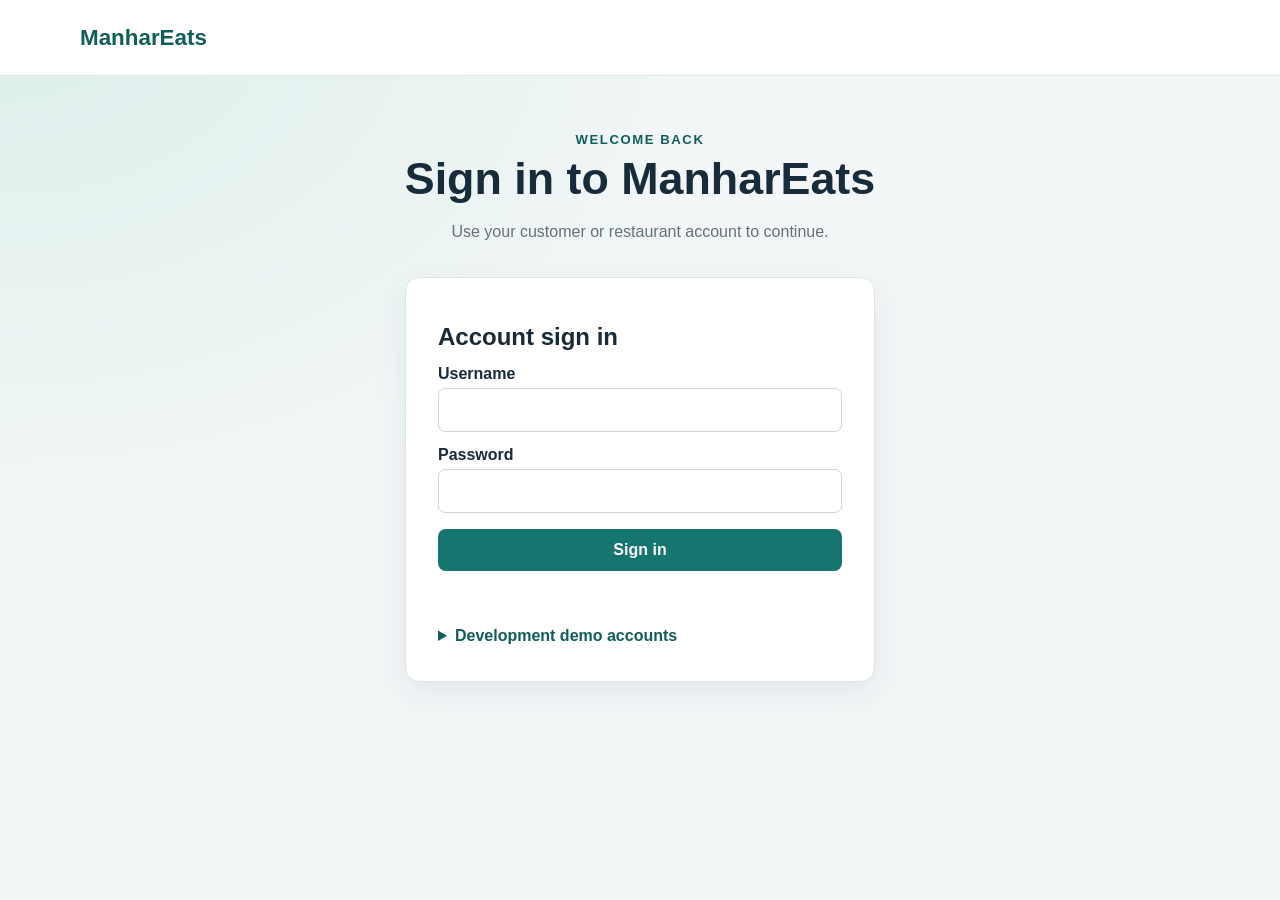
==== project-root/frontend/login.html @ 39b5d30d "updating frontend, adding customer implementation to frontend, and adding separation of roles" ====
<!DOCTYPE html>
<html lang="en">
    <head>
        <meta charset="UTF-8">
        <meta name="viewport" content="width=device-width, initial-scale=1">
        <title>Sign in | ManharEats</title>
        <link rel="stylesheet" href="style.css">
    </head>
    <body class="auth-page">
        <header class="site-header">
            <a class="brand" href="login.html">ManharEats</a>
        </header>

        <main class="auth-shell">
            <section class="auth-intro" aria-labelledby="page-title">
                <p class="eyebrow">Welcome back</p>
                <h1 id="page-title">Sign in to ManharEats</h1>
                <p>Use your customer or restaurant account to continue.</p>
            </section>

            <section class="auth-card" aria-labelledby="login-title">
                <h2 id="login-title">Account sign in</h2>

                <form id="login-form">
                    <label for="username">Username</label>
                    <input
                        id="username"
                        name="username"
                        type="text"
                        autocomplete="username"
                        required
                    >

                    <label for="password">Password</label>
                    <input
                        id="password"
                        name="password"
                        type="password"
                        autocomplete="current-password"
                        required
                    >

                    <button type="submit">Sign in</button>
                    <p id="login-status" class="login-status" role="status"></p>
                </form>

                <details class="demo-accounts">
                    <summary>Development demo accounts</summary>
                    <p><strong>Customer:</strong> Use your customer username and password.</p>
                    <p><strong>Admin:</strong> username: admin, password: admin.</p>
                    <p><strong>Restaurant:</strong> Use the exact restaurant name as both the username and password.</p>
                </details>
            </section>
        </main>

        <script>
            document
                .getElementById("login-form")
                .addEventListener("submit", async (event) => {
                    event.preventDefault();

                    const username = document
                        .getElementById("username")
                        .value
                        .trim();
                    const password = document.getElementById("password").value;
                    const status = document.getElementById("login-status");
                    const submitButton = event.currentTarget.querySelector(
                        "button[type='submit']"
                    );

                    status.textContent = "Checking account...";
                    submitButton.disabled = true;

                    try {
                        let session = null;

                        if (username !== "admin") {
                            const customerResponse = await fetch(
                                "http://127.0.0.1:8000/customer/login",
                                {
                                    method: "POST",
                                    headers: {
                                        "Content-Type": "application/json"
                                    },
                                    body: JSON.stringify({ username, password })
                                }
                            );

                            if (customerResponse.ok) {
                                session = await customerResponse.json();
                            } else if (customerResponse.status !== 401) {
                                throw new Error(
                                    `Could not check customer account (HTTP ${customerResponse.status}).`
                                );
                            }
                        }

                        if (!session && username === "admin" && password === "admin") {
                            session = { username, role: "admin" };
                        }

                        if (!session) {
                            const response = await fetch(
                                "http://127.0.0.1:8000/restaurants/"
                            );

                            if (!response.ok) {
                                throw new Error(
                                    `Could not load restaurant accounts (HTTP ${response.status}).`
                                );
                            }

                            const restaurants = await response.json();
                            const restaurant = restaurants.find(
                                entry =>
                                    entry.Name === username &&
                                    entry.Name === password
                            );

                            if (restaurant) {
                                session = {
                                    username,
                                    role: "restaurant",
                                    restaurantId: restaurant.id,
                                    restaurantName: restaurant.Name
                                };
                            }
                        }

                        if (!session) {
                            status.textContent = "Incorrect username or password.";
                            return;
                        }

                        sessionStorage.setItem(
                            "manharEatsSession",
                            JSON.stringify(session)
                        );
                        window.location.replace("index.html");
                    } catch (error) {
                        console.error("Sign-in failed:", error);
                        status.textContent = error.message;
                    } finally {
                        submitButton.disabled = false;
                    }
                });
        </script>
    </body>
</html>
---- project-root/frontend/style.css ----
:root {
    color-scheme: light;
    font-family: "Segoe UI", Arial, sans-serif;
    color: #172b3a;
    background: #f3f6f7;
    font-synthesis: none;
    text-rendering: optimizeLegibility;
    --brand: #15766f;
    --brand-dark: #105e59;
    --border: #dce5e7;
    --muted: #62727d;
}

* {
    box-sizing: border-box;
}

body {
    min-width: 320px;
    min-height: 100vh;
    margin: 0;
    background: #f3f6f7;
}

button,
input,
select,
textarea {
    font: inherit;
}

button,
.header-link {
    border: 0;
    border-radius: 8px;
    background: var(--brand);
    color: #fff;
    font-weight: 650;
    padding: 0.75rem 1rem;
    text-decoration: none;
}

button {
    cursor: pointer;
}

button:hover:not(:disabled),
.header-link:hover {
    background: var(--brand-dark);
}

button:disabled {
    cursor: not-allowed;
    opacity: 0.62;
}

[hidden] {
    display: none !important;
}

.site-header {
    min-height: 76px;
    display: flex;
    align-items: center;
    justify-content: space-between;
    gap: 1rem;
    padding: 1rem max(1.25rem, calc((100% - 1120px) / 2));
    background: #fff;
    border-bottom: 1px solid var(--border);
}

.site-header h1 {
    margin: 0;
    font-size: 1.45rem;
}

.account-controls {
    display: flex;
    align-items: center;
    gap: 0.75rem;
}

#account-role {
    color: var(--muted);
}

#logout-button {
    padding: 0.55rem 0.8rem;
}

.brand {
    color: var(--brand-dark);
    font-size: 1.4rem;
    font-weight: 750;
    text-decoration: none;
}

main {
    width: min(1120px, calc(100% - 2rem));
    margin: 2rem auto;
}

main > section {
    margin-bottom: 1rem;
    padding: 1.25rem;
    background: #fff;
    border: 1px solid var(--border);
    border-radius: 12px;
    box-shadow: 0 5px 18px rgb(23 43 58 / 5%);
}

#restaurant-app > section {
    margin-bottom: 1rem;
    padding: 1.25rem;
    border: 1px solid var(--border);
    border-radius: 12px;
    background: #fff;
    box-shadow: 0 5px 18px rgb(23 43 58 / 5%);
}

input,
select,
textarea {
    width: 100%;
    min-height: 44px;
    padding: 0.65rem 0.75rem;
    border: 1px solid #cbd7da;
    border-radius: 7px;
    background: #fff;
    color: inherit;
}

textarea {
    min-height: 90px;
    resize: vertical;
}

label {
    display: block;
    margin: 0.85rem 0 0.35rem;
    font-weight: 600;
}

form button {
    margin-top: 1rem;
}

#restaurant-list {
    display: grid;
    grid-template-columns: repeat(auto-fit, minmax(210px, 1fr));
    gap: 0.9rem;
    margin-top: 1rem;
}

.restaurant-card {
    padding: 1rem;
    border: 1px solid var(--border);
    border-radius: 9px;
    background: #fff;
}

.restaurant-card button {
    margin-top: 0.4rem;
}

#restaurant-details > button {
    margin: 0.5rem 0;
}

.auth-page {
    background:
        radial-gradient(ellipse at top left, #dcefeb 0, transparent 42%),
        #f3f6f7;
}

.auth-shell {
    width: min(960px, calc(100% - 2rem));
    margin: 3.5rem auto;
}

.auth-intro {
    max-width: 640px;
    margin: 0 auto 2rem;
    text-align: center;
}

.auth-shell > .auth-intro {
    padding: 0;
    border: 0;
    background: transparent;
    box-shadow: none;
}

.eyebrow {
    margin: 0 0 0.4rem;
    color: var(--brand-dark);
    font-size: 0.82rem;
    font-weight: 750;
    letter-spacing: 0.12em;
    text-transform: uppercase;
}

.auth-intro h1 {
    margin: 0;
    font-size: clamp(2rem, 5vw, 2.8rem);
}

.auth-intro > p:last-child,
.auth-description {
    color: var(--muted);
    line-height: 1.55;
}

.auth-card {
    padding: clamp(1.25rem, 4vw, 2rem);
    border: 1px solid var(--border);
    border-radius: 14px;
    background: #fff;
    box-shadow: 0 12px 32px rgb(23 43 58 / 7%);
}

.auth-shell > .auth-card {
    max-width: 470px;
    margin-inline: auto;
}

.auth-card h2 {
    margin: 0.8rem 0 0;
}

.auth-card button {
    width: 100%;
}

.login-status {
    min-height: 1.3rem;
    color: #a52c2c;
}

.demo-accounts {
    margin-top: 1rem;
    color: var(--muted);
    line-height: 1.55;
}

.demo-accounts summary {
    color: var(--brand-dark);
    cursor: pointer;
    font-weight: 650;
}

.future-note {
    color: var(--muted);
}

.auth-notice {
    margin: 1.2rem 0 0;
    padding: 0.9rem 1rem;
    border: 1px solid #e8d6a8;
    border-radius: 9px;
    background: #fff8e6;
    color: #664f1c;
    font-size: 0.92rem;
    line-height: 1.5;
}

@media (max-width: 680px) {
    .auth-shell {
        margin-top: 2rem;
    }

    .site-header {
        padding-inline: 1rem;
    }

    .account-controls {
        flex-wrap: wrap;
        justify-content: flex-end;
    }
}
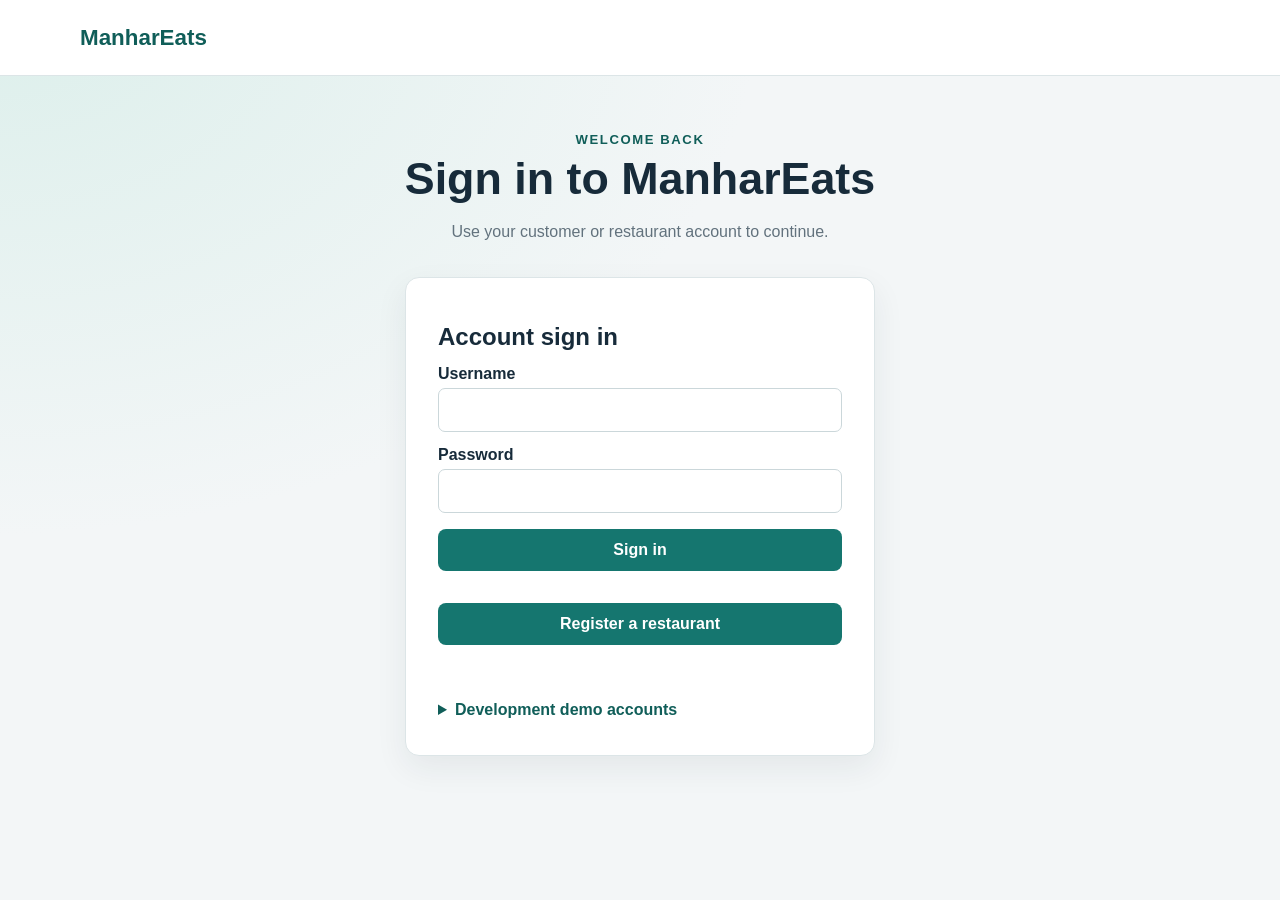
==== commit 0ecc550b: "Completed US #127 and US #126" ====
--- a/project-root/frontend/login.html
+++ b/project-root/frontend/login.html
@@ -41,19 +41,143 @@
                     >
 
                     <button type="submit">Sign in</button>
-                    <p id="login-status" class="login-status" role="status"></p>
+                    <p>
+                        <button id="show-registration" type="button">
+                            Register a restaurant
+                        </button>
+                    </p>
                 </form>
+
+                <form id="owner-register-form" hidden>
+                    <h2>Restaurant owner registration</h2>
+                    <label for="owner-first-name">First name</label>
+                    <input id="owner-first-name" name="firstName" required maxlength="100">
+
+                    <label for="owner-last-name">Last name</label>
+                    <input id="owner-last-name" name="lastName" required maxlength="100">
+
+                    <label for="owner-address">Owner address</label>
+                    <input id="owner-address" name="Address" required maxlength="100">
+
+                    <label for="owner-email">Email</label>
+                    <input id="owner-email" name="emailAddress" type="email" required maxlength="100">
+
+                    <label for="owner-phone">Phone number</label>
+                    <input id="owner-phone" name="phoneNumber" type="tel" required maxlength="100">
+
+                    <label for="owner-username">Username</label>
+                    <input id="owner-username" name="username" required minlength="3" maxlength="100" autocomplete="username">
+
+                    <label for="owner-password">Password</label>
+                    <input id="owner-password" name="password" type="password" required minlength="8" maxlength="100" autocomplete="new-password">
+
+                    <h3>Restaurant information</h3>
+                    <label for="restaurant-name">Restaurant name</label>
+                    <input id="restaurant-name" name="restaurantName" required maxlength="100">
+
+                    <label for="restaurant-cuisine">Cuisine</label>
+                    <input id="restaurant-cuisine" name="cuisine" required maxlength="100">
+
+                    <label for="restaurant-address">Restaurant address</label>
+                    <input id="restaurant-address" name="restaurantAddress" required maxlength="100">
+
+                    <label for="restaurant-hours">Business hours</label>
+                    <input id="restaurant-hours" name="hours" required maxlength="100">
+
+                    <button type="submit">Create owner account</button>
+                    <p>
+                        <button id="show-login" type="button">Back to sign in</button>
+                    </p>
+                </form>
+                <p id="login-status" class="login-status" role="status"></p>
 
                 <details class="demo-accounts">
                     <summary>Development demo accounts</summary>
                     <p><strong>Customer:</strong> Use your customer username and password.</p>
                     <p><strong>Admin:</strong> username: admin, password: admin.</p>
-                    <p><strong>Restaurant:</strong> Use the exact restaurant name as both the username and password.</p>
+                    <p><strong>Restaurant owner:</strong> Use the account username and password stored with the owner record.</p>
                 </details>
             </section>
         </main>
 
         <script>
+            const loginForm = document.getElementById("login-form");
+            const registrationForm = document.getElementById("owner-register-form");
+            const status = document.getElementById("login-status");
+
+            document
+                .getElementById("show-registration")
+                .addEventListener("click", () => {
+                    loginForm.hidden = true;
+                    registrationForm.hidden = false;
+                    status.textContent = "";
+                });
+
+            document
+                .getElementById("show-login")
+                .addEventListener("click", () => {
+                    registrationForm.hidden = true;
+                    loginForm.hidden = false;
+                    status.textContent = "";
+                });
+
+            registrationForm.addEventListener("submit", async (event) => {
+                event.preventDefault();
+                const form = new FormData(registrationForm);
+                const submitButton = registrationForm.querySelector(
+                    "button[type='submit']"
+                );
+                const registration = {
+                    firstName: form.get("firstName").trim(),
+                    lastName: form.get("lastName").trim(),
+                    Address: form.get("Address").trim(),
+                    emailAddress: form.get("emailAddress").trim(),
+                    phoneNumber: form.get("phoneNumber").trim(),
+                    username: form.get("username").trim(),
+                    password: form.get("password"),
+                    restaurant: {
+                        Name: form.get("restaurantName").trim(),
+                        Cuisine: form.get("cuisine").trim(),
+                        Address: form.get("restaurantAddress").trim(),
+                        Hours: form.get("hours").trim(),
+                        Photos: [],
+                        menu: []
+                    }
+                };
+                submitButton.disabled = true;
+                status.textContent = "Creating account...";
+
+                try {
+                    const response = await fetch(
+                        "http://127.0.0.1:8000/restaurant-owners/register",
+                        {
+                            method: "POST",
+                            headers: { "Content-Type": "application/json" },
+                            body: JSON.stringify(registration)
+                        }
+                    );
+                    const result = await response.json();
+                    if (!response.ok) {
+                        const detail = result.detail;
+                        throw new Error(
+                            Array.isArray(detail)
+                                ? detail.map(issue => issue.msg).join(", ")
+                                : detail || "Could not create account."
+                        );
+                    }
+                    document.getElementById("username").value = registration.username;
+                    registrationForm.reset();
+                    registrationForm.hidden = true;
+                    loginForm.hidden = false;
+                    status.textContent = "Account created. Sign in to continue.";
+                } catch (error) {
+                    console.error("Registration failed:", error);
+                    status.textContent = error.message;
+                } finally {
+                    submitButton.disabled = false;
+                }
+            });
+
             document
                 .getElementById("login-form")
                 .addEventListener("submit", async (event) => {
@@ -64,7 +188,6 @@
                         .value
                         .trim();
                     const password = document.getElementById("password").value;
-                    const status = document.getElementById("login-status");
                     const submitButton = event.currentTarget.querySelector(
                         "button[type='submit']"
                     );
@@ -96,36 +219,29 @@
                             }
                         }
 
+                        if (!session && username !== "admin") {
+                            const ownerResponse = await fetch(
+                                "http://127.0.0.1:8000/restaurant-owners/login",
+                                {
+                                    method: "POST",
+                                    headers: {
+                                        "Content-Type": "application/json"
+                                    },
+                                    body: JSON.stringify({ username, password })
+                                }
+                            );
+
+                            if (ownerResponse.ok) {
+                                session = await ownerResponse.json();
+                            } else if (ownerResponse.status !== 401) {
+                                throw new Error(
+                                    `Could not check restaurant owner account (HTTP ${ownerResponse.status}).`
+                                );
+                            }
+                        }
+
                         if (!session && username === "admin" && password === "admin") {
                             session = { username, role: "admin" };
-                        }
-
-                        if (!session) {
-                            const response = await fetch(
-                                "http://127.0.0.1:8000/restaurants/"
-                            );
-
-                            if (!response.ok) {
-                                throw new Error(
-                                    `Could not load restaurant accounts (HTTP ${response.status}).`
-                                );
-                            }
-
-                            const restaurants = await response.json();
-                            const restaurant = restaurants.find(
-                                entry =>
-                                    entry.Name === username &&
-                                    entry.Name === password
-                            );
-
-                            if (restaurant) {
-                                session = {
-                                    username,
-                                    role: "restaurant",
-                                    restaurantId: restaurant.id,
-                                    restaurantName: restaurant.Name
-                                };
-                            }
                         }
 
                         if (!session) {
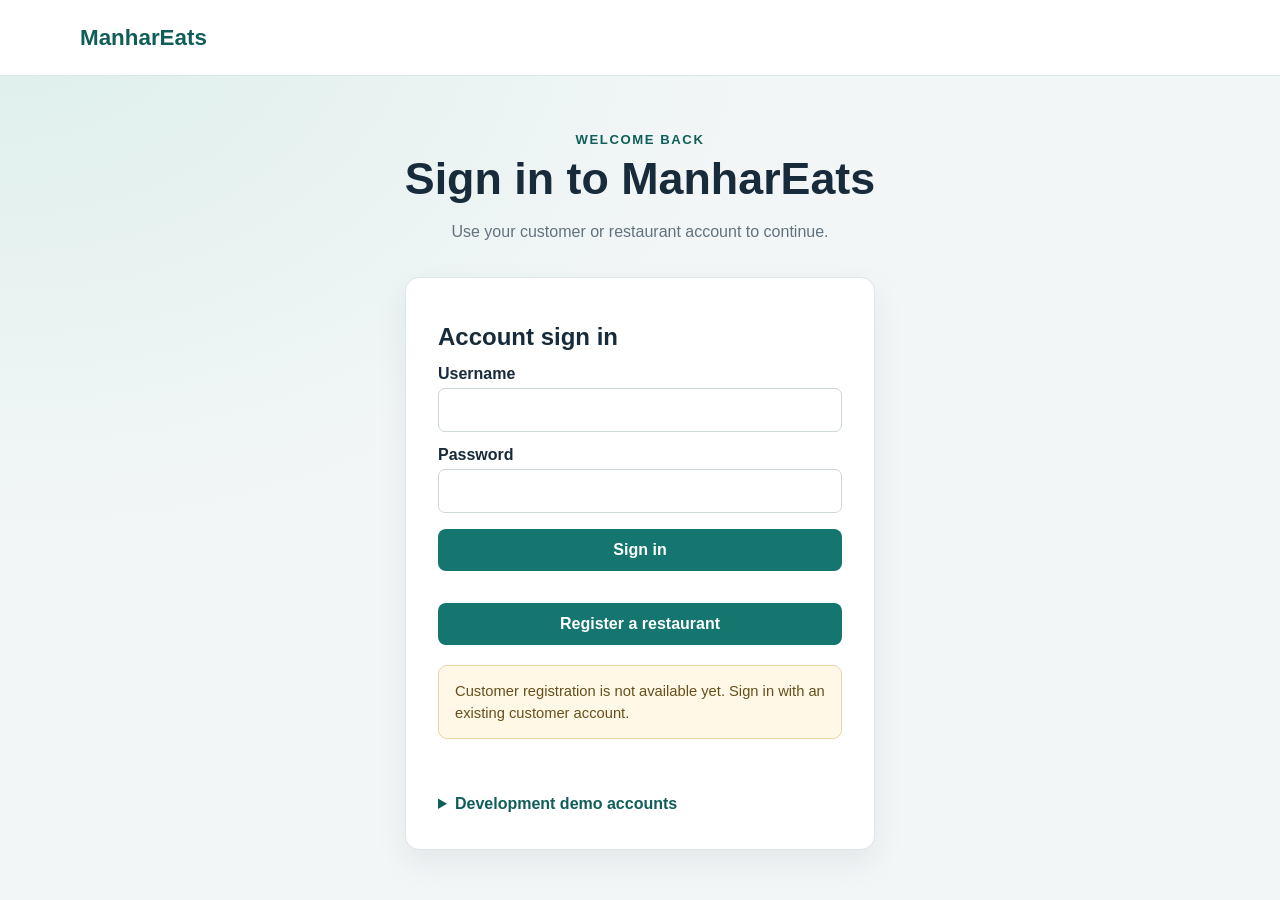
==== commit 7be54547: "split the frontend into modular peices for legibility and maintainablity. adds checkout and customer" ====
--- a/project-root/frontend/login.html
+++ b/project-root/frontend/login.html
@@ -45,6 +45,9 @@
                         <button id="show-registration" type="button">
                             Register a restaurant
                         </button>
+                    </p>
+                    <p class="auth-notice">
+                        Customer registration is not available yet. Sign in with an existing customer account.
                     </p>
                 </form>
 
@@ -100,167 +103,6 @@
             </section>
         </main>
 
-        <script>
-            const loginForm = document.getElementById("login-form");
-            const registrationForm = document.getElementById("owner-register-form");
-            const status = document.getElementById("login-status");
-
-            document
-                .getElementById("show-registration")
-                .addEventListener("click", () => {
-                    loginForm.hidden = true;
-                    registrationForm.hidden = false;
-                    status.textContent = "";
-                });
-
-            document
-                .getElementById("show-login")
-                .addEventListener("click", () => {
-                    registrationForm.hidden = true;
-                    loginForm.hidden = false;
-                    status.textContent = "";
-                });
-
-            registrationForm.addEventListener("submit", async (event) => {
-                event.preventDefault();
-                const form = new FormData(registrationForm);
-                const submitButton = registrationForm.querySelector(
-                    "button[type='submit']"
-                );
-                const registration = {
-                    firstName: form.get("firstName").trim(),
-                    lastName: form.get("lastName").trim(),
-                    Address: form.get("Address").trim(),
-                    emailAddress: form.get("emailAddress").trim(),
-                    phoneNumber: form.get("phoneNumber").trim(),
-                    username: form.get("username").trim(),
-                    password: form.get("password"),
-                    restaurant: {
-                        Name: form.get("restaurantName").trim(),
-                        Cuisine: form.get("cuisine").trim(),
-                        Address: form.get("restaurantAddress").trim(),
-                        Hours: form.get("hours").trim(),
-                        Photos: [],
-                        menu: []
-                    }
-                };
-                submitButton.disabled = true;
-                status.textContent = "Creating account...";
-
-                try {
-                    const response = await fetch(
-                        "http://127.0.0.1:8000/restaurant-owners/register",
-                        {
-                            method: "POST",
-                            headers: { "Content-Type": "application/json" },
-                            body: JSON.stringify(registration)
-                        }
-                    );
-                    const result = await response.json();
-                    if (!response.ok) {
-                        const detail = result.detail;
-                        throw new Error(
-                            Array.isArray(detail)
-                                ? detail.map(issue => issue.msg).join(", ")
-                                : detail || "Could not create account."
-                        );
-                    }
-                    document.getElementById("username").value = registration.username;
-                    registrationForm.reset();
-                    registrationForm.hidden = true;
-                    loginForm.hidden = false;
-                    status.textContent = "Account created. Sign in to continue.";
-                } catch (error) {
-                    console.error("Registration failed:", error);
-                    status.textContent = error.message;
-                } finally {
-                    submitButton.disabled = false;
-                }
-            });
-
-            document
-                .getElementById("login-form")
-                .addEventListener("submit", async (event) => {
-                    event.preventDefault();
-
-                    const username = document
-                        .getElementById("username")
-                        .value
-                        .trim();
-                    const password = document.getElementById("password").value;
-                    const submitButton = event.currentTarget.querySelector(
-                        "button[type='submit']"
-                    );
-
-                    status.textContent = "Checking account...";
-                    submitButton.disabled = true;
-
-                    try {
-                        let session = null;
-
-                        if (username !== "admin") {
-                            const customerResponse = await fetch(
-                                "http://127.0.0.1:8000/customer/login",
-                                {
-                                    method: "POST",
-                                    headers: {
-                                        "Content-Type": "application/json"
-                                    },
-                                    body: JSON.stringify({ username, password })
-                                }
-                            );
-
-                            if (customerResponse.ok) {
-                                session = await customerResponse.json();
-                            } else if (customerResponse.status !== 401) {
-                                throw new Error(
-                                    `Could not check customer account (HTTP ${customerResponse.status}).`
-                                );
-                            }
-                        }
-
-                        if (!session && username !== "admin") {
-                            const ownerResponse = await fetch(
-                                "http://127.0.0.1:8000/restaurant-owners/login",
-                                {
-                                    method: "POST",
-                                    headers: {
-                                        "Content-Type": "application/json"
-                                    },
-                                    body: JSON.stringify({ username, password })
-                                }
-                            );
-
-                            if (ownerResponse.ok) {
-                                session = await ownerResponse.json();
-                            } else if (ownerResponse.status !== 401) {
-                                throw new Error(
-                                    `Could not check restaurant owner account (HTTP ${ownerResponse.status}).`
-                                );
-                            }
-                        }
-
-                        if (!session && username === "admin" && password === "admin") {
-                            session = { username, role: "admin" };
-                        }
-
-                        if (!session) {
-                            status.textContent = "Incorrect username or password.";
-                            return;
-                        }
-
-                        sessionStorage.setItem(
-                            "manharEatsSession",
-                            JSON.stringify(session)
-                        );
-                        window.location.replace("index.html");
-                    } catch (error) {
-                        console.error("Sign-in failed:", error);
-                        status.textContent = error.message;
-                    } finally {
-                        submitButton.disabled = false;
-                    }
-                });
-        </script>
+        <script type="module" src="js/login.js"></script>
     </body>
 </html>
--- a/project-root/frontend/style.css
+++ b/project-root/frontend/style.css
@@ -253,6 +253,62 @@
     color: var(--muted);
 }
 
+#customer-app section {
+    margin-top: 1.25rem;
+    padding-top: 0.25rem;
+    border-top: 1px solid var(--border);
+}
+
+#customer-app section h3 {
+    margin-bottom: 0.35rem;
+}
+
+.cart-line,
+.menu-item-row {
+    display: flex;
+    flex-wrap: wrap;
+    align-items: center;
+    gap: 0.55rem;
+    margin: 0.65rem 0;
+}
+
+.cart-line {
+    padding-bottom: 0.65rem;
+    border-bottom: 1px solid var(--border);
+}
+
+.cart-line .line-name,
+.menu-item-row h5 {
+    flex: 1 1 10rem;
+    margin: 0;
+}
+
+.cart-line input[type="number"] {
+    width: 5rem;
+    min-height: 40px;
+}
+
+.cart-line button,
+.menu-item-row button {
+    width: auto;
+}
+
+#cart-total {
+    font-weight: 700;
+}
+
+.order-card {
+    margin-top: 0.75rem;
+    padding: 0.75rem 0.9rem;
+    border: 1px solid var(--border);
+    border-radius: 9px;
+}
+
+.order-card h4,
+.order-card p {
+    margin: 0.25rem 0;
+}
+
 .auth-notice {
     margin: 1.2rem 0 0;
     padding: 0.9rem 1rem;
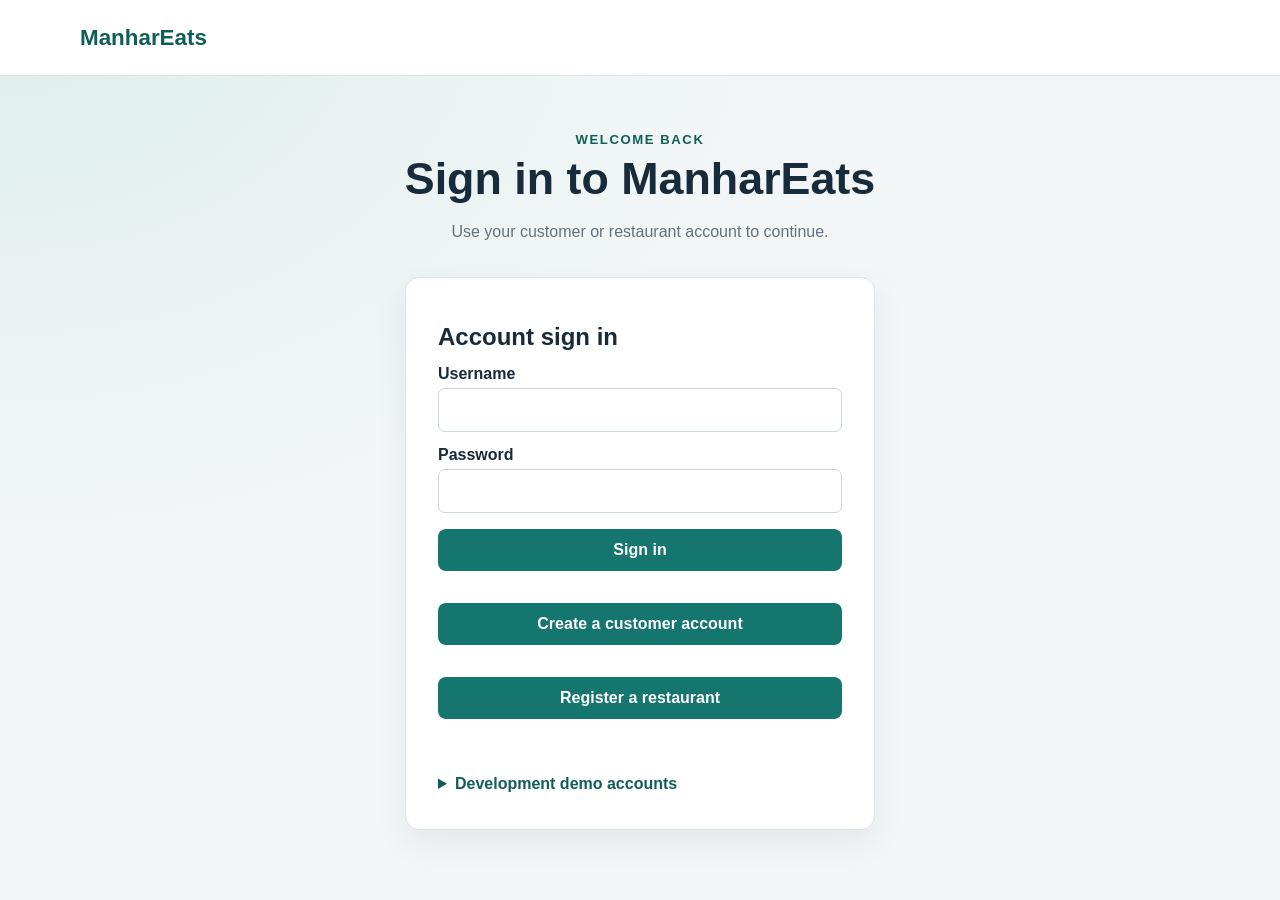
==== commit 54b90402: "final modularization of front end.  ncludes customer functionallity.git commit -m" ====
--- a/project-root/frontend/login.html
+++ b/project-root/frontend/login.html
@@ -42,12 +42,44 @@
 
                     <button type="submit">Sign in</button>
                     <p>
+                        <button id="show-customer-registration" type="button">
+                            Create a customer account
+                        </button>
+                    </p>
+                    <p>
                         <button id="show-registration" type="button">
                             Register a restaurant
                         </button>
                     </p>
+                </form>
+
+                <form id="customer-register-form" hidden>
+                    <h2>Customer registration</h2>
+                    <label for="customer-first-name">First name</label>
+                    <input id="customer-first-name" name="firstName" required maxlength="100">
+                    <label for="customer-last-name">Last name</label>
+                    <input id="customer-last-name" name="lastName" required maxlength="100">
+                    <label for="customer-address">Address</label>
+                    <input id="customer-address" name="Address" required maxlength="100">
+                    <label for="customer-email">Email</label>
+                    <input id="customer-email" name="emailAddress" type="email" required maxlength="100">
+                    <label for="customer-phone">Phone number</label>
+                    <input id="customer-phone" name="phoneNumber" required maxlength="100">
+                    <label for="customer-payment">Payment method</label>
+                    <select id="customer-payment" name="paymentMethod">
+                        <option value="credit">credit</option>
+                        <option value="debit">debit</option>
+                    </select>
+                    <label for="customer-username">Username</label>
+                    <input id="customer-username" name="username" required maxlength="100" autocomplete="username">
+                    <label for="customer-password">Password</label>
+                    <input id="customer-password" name="password" type="password" required maxlength="100" autocomplete="new-password">
                     <p class="auth-notice">
-                        Customer registration is not available yet. Sign in with an existing customer account.
+                        Password must be longer than 5 characters and include an uppercase letter. Payment method must be credit or debit.
+                    </p>
+                    <button type="submit">Create customer account</button>
+                    <p>
+                        <button id="show-login-from-customer" type="button">Back to sign in</button>
                     </p>
                 </form>
 
